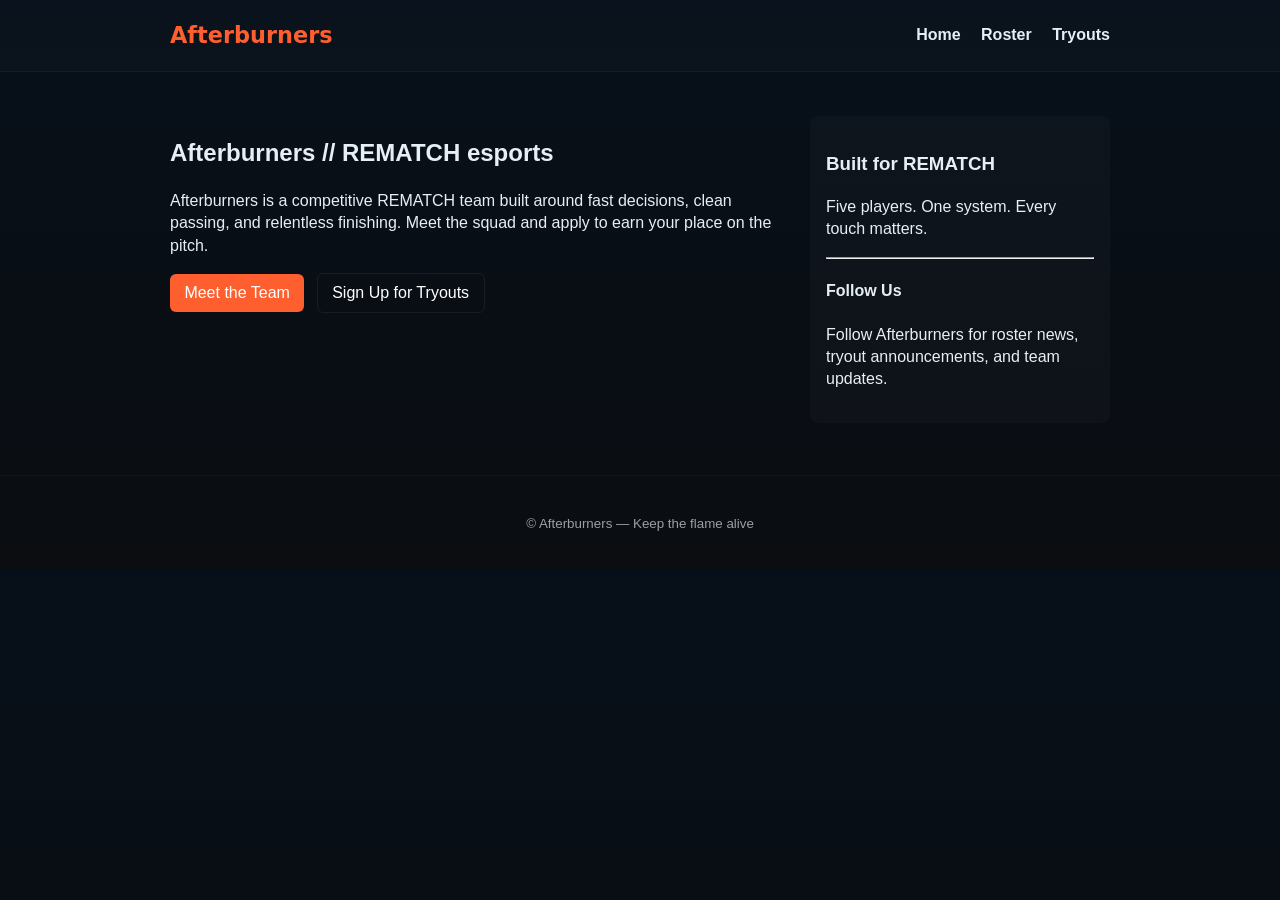
==== index.html @ 78b55aa7 "Add files via upload" ====
<!doctype html>
<html lang="en">
<head>
  <meta charset="utf-8" />
  <meta name="viewport" content="width=device-width,initial-scale=1" />
  <title>Afterburners — REMATCH Esports</title>
  <link rel="stylesheet" href="styles.css" />
</head>
<body>
  <header class="site-header">
    <div class="container">
      <h1 class="logo">Afterburners</h1>
      <nav class="main-nav">
        <a href="index.html">Home</a>
        <a href="roster.html">Roster</a>
        <a href="tryouts.html">Tryouts</a>
      </nav>
    </div>
  </header>

  <main class="container hero">
    <section>
      <h2>Afterburners // REMATCH esports</h2>
      <p>Afterburners is a competitive REMATCH team built around fast decisions, clean passing, and relentless finishing. Meet the squad and apply to earn your place on the pitch.</p>
      <p class="cta-row">
        <a class="btn" href="roster.html">Meet the Team</a>
        <a class="btn outline" href="tryouts.html">Sign Up for Tryouts</a>
      </p>
    </section>

    <aside class="panel">
      <h3>Built for REMATCH</h3>
      <p>Five players. One system. Every touch matters.</p>
      <hr />
      <h4>Follow Us</h4>
      <p>Follow Afterburners for roster news, tryout announcements, and team updates.</p>
    </aside>
  </main>

  <footer class="site-footer">
    <div class="container">
      <small>© Afterburners — Keep the flame alive</small>
    </div>
  </footer>
</body>
</html>
---- styles.css ----
/* Simple responsive styles for Afterburners site */
:root{
  --bg:#0f1115;--card:#121217;--accent:#ff5f2e;--muted:#9aa0a6;--text:#e6eef6;
}
*{box-sizing:border-box}
body{font-family:Segoe UI,Roboto,Helvetica,Arial,sans-serif;margin:0;background:linear-gradient(180deg,#07101a 0%, #0b0d11 100%);color:var(--text);line-height:1.4}
.container{max-width:980px;margin:0 auto;padding:1.25rem}
.site-header{border-bottom:1px solid rgba(255,255,255,0.04);background:rgba(255,255,255,0.01)}
.site-header .container{display:flex;align-items:center;justify-content:space-between}
.logo{font-family:Inter,Segoe UI,system-ui,Arial;font-size:1.4rem;margin:0;color:var(--accent)}
.main-nav a{color:var(--text);text-decoration:none;margin-left:1rem;font-weight:600}
.main-nav a:hover{opacity:0.85}
.hero{display:grid;grid-template-columns:1fr 300px;gap:1.25rem;margin-top:1.5rem}
.panel{background:rgba(255,255,255,0.02);padding:1rem;border-radius:8px}
.btn{display:inline-block;background:var(--accent);color:#fff;padding:0.5rem 0.9rem;border-radius:6px;text-decoration:none}
.btn.outline{background:transparent;border:1px solid rgba(255,255,255,0.06)}
.btn.small{padding:0.35rem 0.6rem;font-size:0.9rem}
.cta-row .btn{margin-right:0.5rem}
.site-footer{margin-top:2rem;padding:1rem 0;border-top:1px solid rgba(255,255,255,0.03);text-align:center;color:var(--muted)}
.roster-grid{display:grid;grid-template-columns:repeat(auto-fit,minmax(200px,1fr));gap:1rem;margin-top:1rem}
.player-card{background:rgba(255,255,255,0.02);padding:0.9rem;border-radius:8px}
.avatar{width:56px;height:56px;border-radius:8px;background:linear-gradient(135deg,var(--accent),#ff9a6b);display:flex;align-items:center;justify-content:center;font-weight:700;margin-bottom:0.5rem}
.note{margin-top:1rem;color:var(--muted)}
.tryout-panel{background:rgba(255,255,255,0.02);padding:1rem;border-radius:8px}
.tryout-form{display:grid;gap:0.5rem;margin-top:0.5rem}
.tryout-form input, .tryout-form textarea, .tryout-form select{padding:0.5rem;border-radius:6px;border:1px solid rgba(255,255,255,0.03);background:transparent;color:var(--text)}
.tryout-form label{font-size:0.9rem}
.form-message{margin-top:0.5rem;color:#b7f7d0}
.honeypot{position:absolute;left:-9999px;width:1px;height:1px;opacity:0}
@media(max-width:820px){.hero{grid-template-columns:1fr}.main-nav{display:flex;gap:0.5rem}}
.small{font-size:0.9rem;color:var(--muted)}
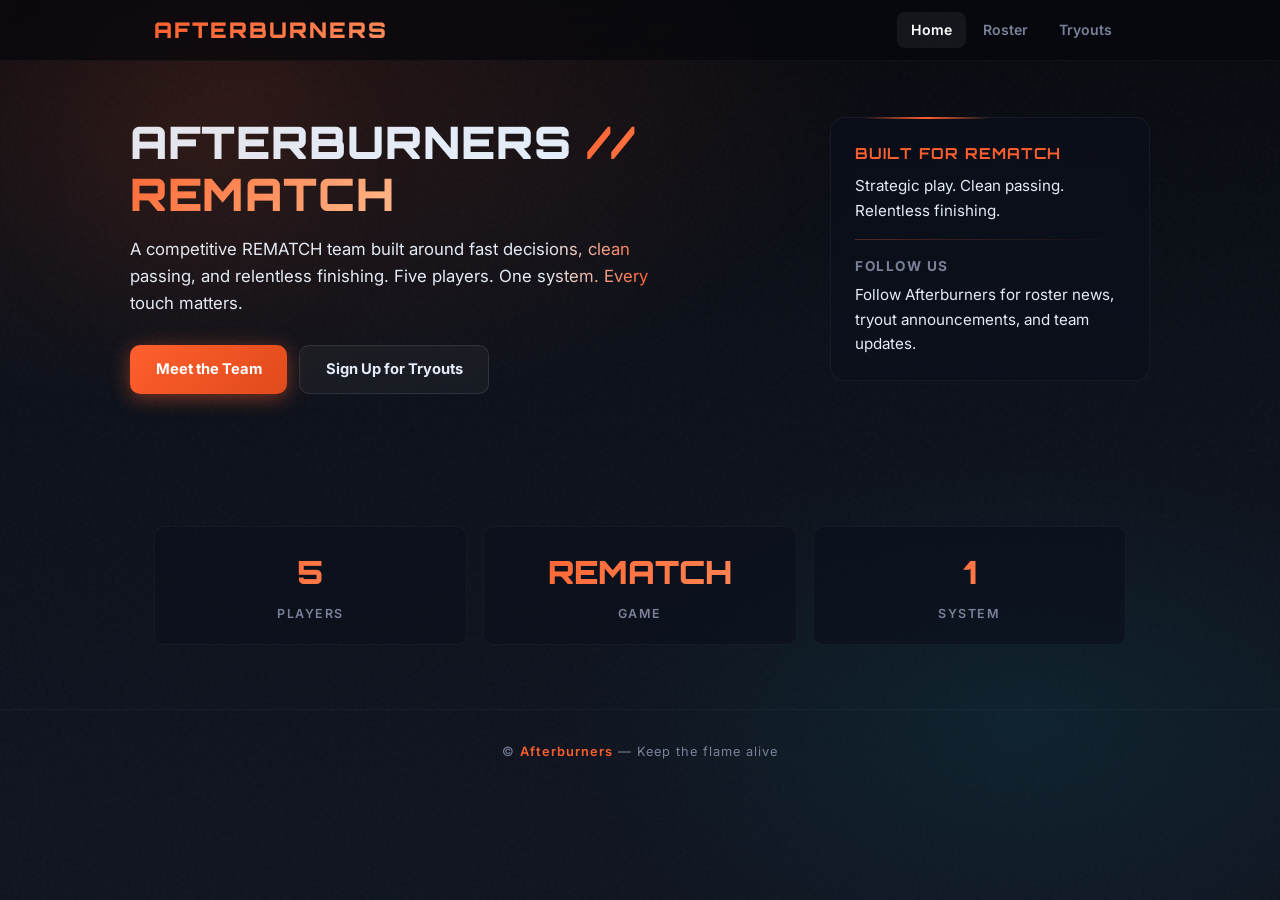
==== commit 552fd968: "Update 4 files\n\nCo-authored-by: Freebuff Agent <agent@mail.freebuff.app>" ====
--- a/index.html
+++ b/index.html
@@ -11,7 +11,7 @@
     <div class="container">
       <h1 class="logo">Afterburners</h1>
       <nav class="main-nav">
-        <a href="index.html">Home</a>
+        <a href="index.html" class="active">Home</a>
         <a href="roster.html">Roster</a>
         <a href="tryouts.html">Tryouts</a>
       </nav>
@@ -19,27 +19,47 @@
   </header>
 
   <main class="container hero">
-    <section>
-      <h2>Afterburners // REMATCH esports</h2>
-      <p>Afterburners is a competitive REMATCH team built around fast decisions, clean passing, and relentless finishing. Meet the squad and apply to earn your place on the pitch.</p>
+    <section class="hero-section">
+      <div style="position:relative">
+        <div class="glow-orb" style="width:200px;height:200px;background:rgba(255,95,46,0.08);top:-60px;left:-40px;animation-delay:0s"></div>
+      </div>
+      <h2>Afterburners <span>// REMATCH</span></h2>
+      <p class="hero-shimmer">A competitive REMATCH team built around fast decisions, clean passing, and relentless finishing. Five players. One system. Every touch matters.</p>
       <p class="cta-row">
-        <a class="btn" href="roster.html">Meet the Team</a>
+        <a class="btn primary" href="roster.html">Meet the Team</a>
         <a class="btn outline" href="tryouts.html">Sign Up for Tryouts</a>
       </p>
     </section>
 
     <aside class="panel">
       <h3>Built for REMATCH</h3>
-      <p>Five players. One system. Every touch matters.</p>
+      <p>Strategic play. Clean passing. Relentless finishing.</p>
       <hr />
       <h4>Follow Us</h4>
       <p>Follow Afterburners for roster news, tryout announcements, and team updates.</p>
     </aside>
   </main>
 
+  <section class="container">
+    <div class="stats-bar">
+      <div class="stat-card">
+        <div class="number">5</div>
+        <div class="label">Players</div>
+      </div>
+      <div class="stat-card">
+        <div class="number">REMATCH</div>
+        <div class="label">Game</div>
+      </div>
+      <div class="stat-card">
+        <div class="number">1</div>
+        <div class="label">System</div>
+      </div>
+    </div>
+  </section>
+
   <footer class="site-footer">
     <div class="container">
-      <small>© Afterburners — Keep the flame alive</small>
+      <small>&copy; <span class="footer-accent">Afterburners</span> &mdash; Keep the flame alive</small>
     </div>
   </footer>
 </body>
--- a/styles.css
+++ b/styles.css
@@ -1,31 +1,599 @@
-/* Simple responsive styles for Afterburners site */
-:root{
-  --bg:#0f1115;--card:#121217;--accent:#ff5f2e;--muted:#9aa0a6;--text:#e6eef6;
-}
-*{box-sizing:border-box}
-body{font-family:Segoe UI,Roboto,Helvetica,Arial,sans-serif;margin:0;background:linear-gradient(180deg,#07101a 0%, #0b0d11 100%);color:var(--text);line-height:1.4}
-.container{max-width:980px;margin:0 auto;padding:1.25rem}
-.site-header{border-bottom:1px solid rgba(255,255,255,0.04);background:rgba(255,255,255,0.01)}
-.site-header .container{display:flex;align-items:center;justify-content:space-between}
-.logo{font-family:Inter,Segoe UI,system-ui,Arial;font-size:1.4rem;margin:0;color:var(--accent)}
-.main-nav a{color:var(--text);text-decoration:none;margin-left:1rem;font-weight:600}
-.main-nav a:hover{opacity:0.85}
-.hero{display:grid;grid-template-columns:1fr 300px;gap:1.25rem;margin-top:1.5rem}
-.panel{background:rgba(255,255,255,0.02);padding:1rem;border-radius:8px}
-.btn{display:inline-block;background:var(--accent);color:#fff;padding:0.5rem 0.9rem;border-radius:6px;text-decoration:none}
-.btn.outline{background:transparent;border:1px solid rgba(255,255,255,0.06)}
-.btn.small{padding:0.35rem 0.6rem;font-size:0.9rem}
-.cta-row .btn{margin-right:0.5rem}
-.site-footer{margin-top:2rem;padding:1rem 0;border-top:1px solid rgba(255,255,255,0.03);text-align:center;color:var(--muted)}
-.roster-grid{display:grid;grid-template-columns:repeat(auto-fit,minmax(200px,1fr));gap:1rem;margin-top:1rem}
-.player-card{background:rgba(255,255,255,0.02);padding:0.9rem;border-radius:8px}
-.avatar{width:56px;height:56px;border-radius:8px;background:linear-gradient(135deg,var(--accent),#ff9a6b);display:flex;align-items:center;justify-content:center;font-weight:700;margin-bottom:0.5rem}
-.note{margin-top:1rem;color:var(--muted)}
-.tryout-panel{background:rgba(255,255,255,0.02);padding:1rem;border-radius:8px}
-.tryout-form{display:grid;gap:0.5rem;margin-top:0.5rem}
-.tryout-form input, .tryout-form textarea, .tryout-form select{padding:0.5rem;border-radius:6px;border:1px solid rgba(255,255,255,0.03);background:transparent;color:var(--text)}
-.tryout-form label{font-size:0.9rem}
-.form-message{margin-top:0.5rem;color:#b7f7d0}
-.honeypot{position:absolute;left:-9999px;width:1px;height:1px;opacity:0}
-@media(max-width:820px){.hero{grid-template-columns:1fr}.main-nav{display:flex;gap:0.5rem}}
-.small{font-size:0.9rem;color:var(--muted)}+/* Afterburners REMATCH Esports — Modern Flashy Redesign */
+
+@import url('https://fonts.googleapis.com/css2?family=Orbitron:wght@500;700;900&family=Inter:wght@400;500;600;700&display=swap');
+
+/* ── tokens ──────────────────────────────────────────── */
+:root {
+  --bg: #06080d;
+  --bg2: #0b0f18;
+  --card: rgba(12, 16, 28, 0.65);
+  --glass: rgba(255,255,255,0.04);
+  --glass-hi: rgba(255,255,255,0.08);
+  --accent: #ff5f2e;
+  --accent2: #ff8c5a;
+  --glow: rgba(255,95,46,0.45);
+  --cyan: #00e5ff;
+  --muted: #7a8299;
+  --text: #e4ecf7;
+  --white: #fff;
+  --radius: 14px;
+  --radius-sm: 10px;
+}
+
+/* ── reset & base ────────────────────────────────────── */
+*, *::before, *::after { box-sizing: border-box; margin: 0; padding: 0; }
+
+html { scroll-behavior: smooth; }
+
+body {
+  font-family: 'Inter', system-ui, Segoe UI, Roboto, sans-serif;
+  background: var(--bg);
+  color: var(--text);
+  line-height: 1.6;
+  overflow-x: hidden;
+  min-height: 100vh;
+}
+
+/* animated background mesh */
+body::before {
+  content: '';
+  position: fixed;
+  inset: 0;
+  z-index: -2;
+  background:
+    radial-gradient(ellipse 80% 60% at 20% 10%, rgba(255,95,46,0.12) 0%, transparent 60%),
+    radial-gradient(ellipse 60% 50% at 80% 80%, rgba(0,229,255,0.07) 0%, transparent 60%),
+    linear-gradient(180deg, #06080d 0%, #0b0f18 40%, #0e1320 100%);
+}
+
+/* subtle grain overlay */
+body::after {
+  content: '';
+  position: fixed;
+  inset: 0;
+  z-index: -1;
+  background-image: url("data:image/svg+xml,%3Csvg viewBox='0 0 256 256' xmlns='http://www.w3.org/2000/svg'%3E%3Cfilter id='noise'%3E%3CfeTurbulence type='fractalNoise' baseFrequency='0.9' numOctaves='4' stitchTiles='stitch'/%3E%3C/filter%3E%3Crect width='100%25' height='100%25' filter='url(%23noise)' opacity='0.03'/%3E%3C/svg%3E");
+  pointer-events: none;
+}
+
+/* ── layout ──────────────────────────────────────────── */
+.container { max-width: 1020px; margin: 0 auto; padding: 0 1.5rem; }
+
+/* ── header ──────────────────────────────────────────── */
+.site-header {
+  position: sticky;
+  top: 0;
+  z-index: 100;
+  background: rgba(6,8,13,0.72);
+  -webkit-backdrop-filter: blur(18px) saturate(1.4);
+  backdrop-filter: blur(18px) saturate(1.4);
+  border-bottom: 1px solid rgba(255,255,255,0.04);
+}
+.site-header .container {
+  display: flex;
+  align-items: center;
+  justify-content: space-between;
+  height: 60px;
+}
+
+.logo {
+  font-family: 'Orbitron', 'Inter', sans-serif;
+  font-size: 1.35rem;
+  font-weight: 900;
+  letter-spacing: 2px;
+  text-transform: uppercase;
+  background: linear-gradient(135deg, var(--accent), var(--accent2));
+  -webkit-background-clip: text;
+  background-clip: text;
+  -webkit-text-fill-color: transparent;
+}
+
+.main-nav { display: flex; align-items: center; gap: 0.25rem; }
+.main-nav a {
+  color: var(--muted);
+  text-decoration: none;
+  font-size: 0.88rem;
+  font-weight: 600;
+  padding: 0.4rem 0.85rem;
+  border-radius: 8px;
+  transition: all 0.25s ease;
+  position: relative;
+}
+.main-nav a:hover,
+.main-nav a.active {
+  color: var(--white);
+  background: rgba(255,255,255,0.06);
+}
+.main-nav a::after {
+  content: '';
+  position: absolute;
+  bottom: 2px;
+  left: 50%;
+  width: 0;
+  height: 2px;
+  background: var(--accent);
+  border-radius: 2px;
+  transition: all 0.3s ease;
+  transform: translateX(-50%);
+}
+.main-nav a:hover::after { width: 60%; }
+
+/* ── hero ────────────────────────────────────────────── */
+.hero {
+  display: grid;
+  grid-template-columns: 1fr 320px;
+  gap: 2rem;
+  padding: 3.5rem 0 4rem;
+  align-items: start;
+}
+
+.hero-section h2 {
+  font-family: 'Orbitron', 'Inter', sans-serif;
+  font-size: clamp(1.8rem, 4vw, 2.8rem);
+  font-weight: 900;
+  letter-spacing: 1px;
+  line-height: 1.15;
+  margin-bottom: 1rem;
+  text-transform: uppercase;
+}
+.hero-section h2 span {
+  display: inline;
+  background: linear-gradient(135deg, var(--accent), var(--accent2), #ffba8c);
+  -webkit-background-clip: text;
+  background-clip: text;
+  -webkit-text-fill-color: transparent;
+}
+
+.hero-section p {
+  font-size: 1.05rem;
+  color: var(--muted);
+  max-width: 520px;
+  margin-bottom: 1.75rem;
+}
+
+/* ── cta buttons ─────────────────────────────────────── */
+.cta-row { display: flex; gap: 0.75rem; flex-wrap: wrap; }
+
+.btn {
+  display: inline-flex;
+  align-items: center;
+  justify-content: center;
+  font-family: 'Inter', sans-serif;
+  font-size: 0.92rem;
+  font-weight: 700;
+  padding: 0.75rem 1.6rem;
+  border-radius: var(--radius-sm);
+  text-decoration: none;
+  border: none;
+  cursor: pointer;
+  transition: all 0.3s cubic-bezier(.25,.8,.25,1);
+  position: relative;
+  overflow: hidden;
+}
+.btn::before {
+  content: '';
+  position: absolute;
+  inset: 0;
+  background: linear-gradient(135deg, rgba(255,255,255,0.15), transparent);
+  opacity: 0;
+  transition: opacity 0.3s;
+}
+.btn:hover::before { opacity: 1; }
+
+.btn.primary,
+.btn:not(.outline) {
+  background: linear-gradient(135deg, var(--accent), #e04a1a);
+  color: var(--white);
+  box-shadow: 0 4px 20px var(--glow), 0 0 0 0 var(--glow);
+}
+.btn.primary:hover,
+.btn:not(.outline):hover {
+  transform: translateY(-2px);
+  box-shadow: 0 6px 30px var(--glow), 0 0 40px rgba(255,95,46,0.2);
+}
+.btn.primary:active,
+.btn:not(.outline):active { transform: translateY(0); }
+
+.btn.outline {
+  background: var(--glass);
+  border: 1px solid rgba(255,255,255,0.1);
+  color: var(--text);
+  -webkit-backdrop-filter: blur(8px);
+  backdrop-filter: blur(8px);
+}
+.btn.outline:hover {
+  background: var(--glass-hi);
+  border-color: rgba(255,255,255,0.18);
+  transform: translateY(-2px);
+}
+
+/* ── side panel ──────────────────────────────────────── */
+.panel {
+  background: var(--card);
+  border: 1px solid rgba(255,255,255,0.05);
+  border-radius: var(--radius);
+  padding: 1.5rem;
+  -webkit-backdrop-filter: blur(12px);
+  backdrop-filter: blur(12px);
+  position: relative;
+  transition: border-color 0.3s;
+}
+.panel:hover { border-color: rgba(255,95,46,0.2); }
+.panel h3 {
+  font-family: 'Orbitron', 'Inter', sans-serif;
+  font-size: 0.95rem;
+  font-weight: 700;
+  letter-spacing: 1px;
+  text-transform: uppercase;
+  color: var(--accent);
+  margin-bottom: 0.5rem;
+}
+.panel h4 {
+  font-size: 0.85rem;
+  font-weight: 700;
+  text-transform: uppercase;
+  letter-spacing: 1.5px;
+  color: var(--muted);
+  margin-bottom: 0.35rem;
+}
+.panel p { font-size: 0.95rem; }
+.panel hr {
+  border: none;
+  height: 1px;
+  background: linear-gradient(90deg, rgba(255,95,46,0.3), transparent);
+  margin: 1rem 0;
+}
+.panel::before {
+  content: '';
+  position: absolute;
+  top: -1px;
+  left: 2rem;
+  width: 40%;
+  height: 2px;
+  background: linear-gradient(90deg, transparent, var(--accent), transparent);
+  border-radius: 2px;
+}
+
+/* ── stats bar ───────────────────────────────────────── */
+.stats-bar {
+  display: grid;
+  grid-template-columns: repeat(3, 1fr);
+  gap: 1rem;
+  margin-top: 2.5rem;
+}
+.stat-card {
+  background: var(--card);
+  border: 1px solid rgba(255,255,255,0.04);
+  border-radius: var(--radius-sm);
+  padding: 1.25rem;
+  text-align: center;
+  transition: all 0.3s ease;
+}
+.stat-card:hover {
+  border-color: rgba(255,95,46,0.25);
+  transform: translateY(-3px);
+  box-shadow: 0 8px 30px rgba(0,0,0,0.3);
+}
+.stat-card .number {
+  font-family: 'Orbitron', 'Inter', sans-serif;
+  font-size: 2rem;
+  font-weight: 900;
+  background: linear-gradient(135deg, var(--accent), var(--accent2));
+  -webkit-background-clip: text;
+  background-clip: text;
+  -webkit-text-fill-color: transparent;
+}
+.stat-card .label {
+  font-size: 0.78rem;
+  font-weight: 600;
+  text-transform: uppercase;
+  letter-spacing: 1.5px;
+  color: var(--muted);
+  margin-top: 0.35rem;
+}
+
+/* ── roster grid ─────────────────────────────────────── */
+.section-title {
+  font-family: 'Orbitron', 'Inter', sans-serif;
+  font-size: clamp(1.4rem, 3vw, 2rem);
+  font-weight: 900;
+  letter-spacing: 1px;
+  text-transform: uppercase;
+  margin-bottom: 0.5rem;
+}
+.section-title span {
+  background: linear-gradient(135deg, var(--accent), var(--accent2));
+  -webkit-background-clip: text;
+  background-clip: text;
+  -webkit-text-fill-color: transparent;
+}
+.section-sub {
+  font-size: 1rem;
+  color: var(--muted);
+  margin-bottom: 2rem;
+}
+
+.roster-grid {
+  display: grid;
+  grid-template-columns: repeat(auto-fit, minmax(220px, 1fr));
+  gap: 1.25rem;
+}
+
+.player-card {
+  background: var(--card);
+  border: 1px solid rgba(255,255,255,0.04);
+  border-radius: var(--radius);
+  padding: 1.5rem 1.25rem;
+  transition: all 0.35s cubic-bezier(.25,.8,.25,1);
+  position: relative;
+  overflow: hidden;
+}
+.player-card::before {
+  content: '';
+  position: absolute;
+  top: 0;
+  left: 0;
+  right: 0;
+  height: 3px;
+  background: linear-gradient(90deg, var(--accent), var(--accent2), var(--cyan));
+  opacity: 0;
+  transition: opacity 0.3s;
+}
+.player-card:hover {
+  transform: translateY(-4px);
+  border-color: rgba(255,95,46,0.2);
+  box-shadow: 0 12px 40px rgba(0,0,0,0.4), 0 0 0 1px rgba(255,95,46,0.1);
+}
+.player-card:hover::before { opacity: 1; }
+
+.avatar {
+  width: 60px;
+  height: 60px;
+  border-radius: 14px;
+  background: linear-gradient(135deg, var(--accent), #ff8a50);
+  display: flex;
+  align-items: center;
+  justify-content: center;
+  font-family: 'Orbitron', 'Inter', sans-serif;
+  font-weight: 900;
+  font-size: 1rem;
+  color: var(--white);
+  margin-bottom: 1rem;
+  box-shadow: 0 4px 15px var(--glow);
+  position: relative;
+}
+.avatar::after {
+  content: '';
+  position: absolute;
+  inset: -2px;
+  border-radius: 16px;
+  background: linear-gradient(135deg, var(--accent), var(--cyan));
+  z-index: -1;
+  opacity: 0;
+  transition: opacity 0.3s;
+}
+.player-card:hover .avatar::after { opacity: 0.3; }
+
+.player-card h3 {
+  font-family: 'Inter', sans-serif;
+  font-size: 1.1rem;
+  font-weight: 700;
+  margin-bottom: 0.3rem;
+}
+.player-card .role-tag {
+  display: inline-block;
+  font-size: 0.72rem;
+  font-weight: 700;
+  text-transform: uppercase;
+  letter-spacing: 1.5px;
+  color: var(--accent);
+  background: rgba(255,95,46,0.1);
+  padding: 0.2rem 0.6rem;
+  border-radius: 6px;
+  margin-bottom: 0.6rem;
+}
+.player-card p {
+  font-size: 0.9rem;
+  color: var(--muted);
+  line-height: 1.5;
+}
+
+.note {
+  margin-top: 2rem;
+  padding: 1rem 1.5rem;
+  background: var(--card);
+  border: 1px solid rgba(255,255,255,0.04);
+  border-radius: var(--radius-sm);
+  color: var(--muted);
+  font-size: 0.95rem;
+}
+.note a {
+  color: var(--accent);
+  font-weight: 600;
+  text-decoration: none;
+  transition: color 0.2s;
+}
+.note a:hover { color: var(--accent2); }
+
+/* ── tryout form ─────────────────────────────────────── */
+.tryout-panel {
+  background: var(--card);
+  border: 1px solid rgba(255,255,255,0.04);
+  border-radius: var(--radius);
+  padding: 2rem 2.5rem;
+  position: relative;
+  overflow: hidden;
+}
+.tryout-panel::before {
+  content: '';
+  position: absolute;
+  top: 0;
+  left: 0;
+  right: 0;
+  height: 3px;
+  background: linear-gradient(90deg, var(--accent), var(--accent2), var(--cyan));
+}
+.tryout-panel h3 {
+  font-family: 'Orbitron', 'Inter', sans-serif;
+  font-size: 1.1rem;
+  font-weight: 700;
+  letter-spacing: 1px;
+  text-transform: uppercase;
+  color: var(--accent);
+  margin-bottom: 1rem;
+}
+.tryout-panel ul {
+  list-style: none;
+  margin-bottom: 1.5rem;
+}
+.tryout-panel li {
+  padding: 0.35rem 0;
+  color: var(--muted);
+  font-size: 0.95rem;
+  padding-left: 1.2rem;
+  position: relative;
+}
+.tryout-panel li::before {
+  content: '\203A';
+  position: absolute;
+  left: 0;
+  color: var(--accent);
+  font-weight: 700;
+  font-size: 1.1rem;
+}
+
+.tryout-form {
+  display: grid;
+  gap: 0.85rem;
+}
+.tryout-form label {
+  font-size: 0.82rem;
+  font-weight: 600;
+  text-transform: uppercase;
+  letter-spacing: 1px;
+  color: var(--muted);
+}
+.tryout-form input,
+.tryout-form textarea,
+.tryout-form select {
+  padding: 0.7rem 1rem;
+  border-radius: var(--radius-sm);
+  border: 1px solid rgba(255,255,255,0.06);
+  background: rgba(255,255,255,0.03);
+  color: var(--text);
+  font-family: 'Inter', sans-serif;
+  font-size: 0.95rem;
+  transition: all 0.25s ease;
+  outline: none;
+}
+.tryout-form input:focus,
+.tryout-form textarea:focus,
+.tryout-form select:focus {
+  border-color: var(--accent);
+  box-shadow: 0 0 0 3px rgba(255,95,46,0.15);
+  background: rgba(255,255,255,0.05);
+}
+.tryout-form input::placeholder,
+.tryout-form textarea::placeholder {
+  color: rgba(122,130,153,0.6);
+}
+.tryout-form select {
+  appearance: none;
+  background-image: url("data:image/svg+xml,%3Csvg xmlns='http://www.w3.org/2000/svg' width='12' height='12' fill='%237a8299' viewBox='0 0 16 16'%3E%3Cpath d='M8 11L1 4h14z'/%3E%3C/svg%3E");
+  background-repeat: no-repeat;
+  background-position: right 0.75rem center;
+  padding-right: 2rem;
+}
+.tryout-form select option {
+  background: #0b0f18;
+  color: var(--text);
+}
+.tryout-form .btn {
+  justify-self: start;
+  margin-top: 0.5rem;
+}
+
+.form-message { margin-top: 0.5rem; font-size: 0.9rem; }
+.honeypot { position: absolute; left: -9999px; width: 1px; height: 1px; opacity: 0; }
+
+.small {
+  font-size: 0.82rem;
+  color: var(--muted);
+  margin-top: 1.5rem;
+}
+
+/* ── footer ──────────────────────────────────────────── */
+.site-footer {
+  margin-top: 4rem;
+  padding: 1.75rem 0;
+  border-top: 1px solid rgba(255,255,255,0.03);
+  text-align: center;
+}
+.site-footer small {
+  color: var(--muted);
+  font-size: 0.8rem;
+  letter-spacing: 1px;
+}
+.site-footer .footer-accent {
+  color: var(--accent);
+  font-weight: 600;
+}
+
+/* ── animations ──────────────────────────────────────── */
+@keyframes fade-up {
+  from { opacity: 0; transform: translateY(20px); }
+  to { opacity: 1; transform: translateY(0); }
+}
+.hero-section { animation: fade-up 0.6s ease-out both; }
+.panel { animation: fade-up 0.6s ease-out 0.15s both; }
+
+@keyframes card-in {
+  from { opacity: 0; transform: translateY(16px) scale(0.97); }
+  to { opacity: 1; transform: translateY(0) scale(1); }
+}
+.player-card { animation: card-in 0.5s ease-out both; }
+.player-card:nth-child(1) { animation-delay: 0.05s; }
+.player-card:nth-child(2) { animation-delay: 0.1s; }
+.player-card:nth-child(3) { animation-delay: 0.15s; }
+.player-card:nth-child(4) { animation-delay: 0.2s; }
+.player-card:nth-child(5) { animation-delay: 0.25s; }
+
+@keyframes shimmer {
+  0% { background-position: -200% center; }
+  100% { background-position: 200% center; }
+}
+.hero-shimmer {
+  background: linear-gradient(90deg, var(--text) 40%, var(--accent) 50%, var(--text) 60%);
+  background-size: 200% auto;
+  -webkit-background-clip: text;
+  background-clip: text;
+  -webkit-text-fill-color: transparent;
+  animation: shimmer 4s linear infinite;
+}
+
+/* ── glow orb ────────────────────────────────────────── */
+.glow-orb {
+  position: absolute;
+  border-radius: 50%;
+  filter: blur(80px);
+  pointer-events: none;
+  animation: orb-float 8s ease-in-out infinite alternate;
+}
+@keyframes orb-float {
+  0% { transform: translate(0,0) scale(1); }
+  100% { transform: translate(20px,-15px) scale(1.1); }
+}
+
+/* ── responsive ──────────────────────────────────────── */
+@media (max-width: 820px) {
+  .hero { grid-template-columns: 1fr; padding: 2.5rem 0 3rem; }
+  .stats-bar { grid-template-columns: repeat(3, 1fr); }
+  .main-nav a { padding: 0.35rem 0.6rem; font-size: 0.82rem; }
+}
+@media (max-width: 520px) {
+  .stats-bar { grid-template-columns: 1fr; }
+  .roster-grid { grid-template-columns: 1fr; }
+  .tryout-panel { padding: 1.25rem; }
+  .cta-row { flex-direction: column; }
+  .cta-row .btn { width: 100%; justify-content: center; }
+}
